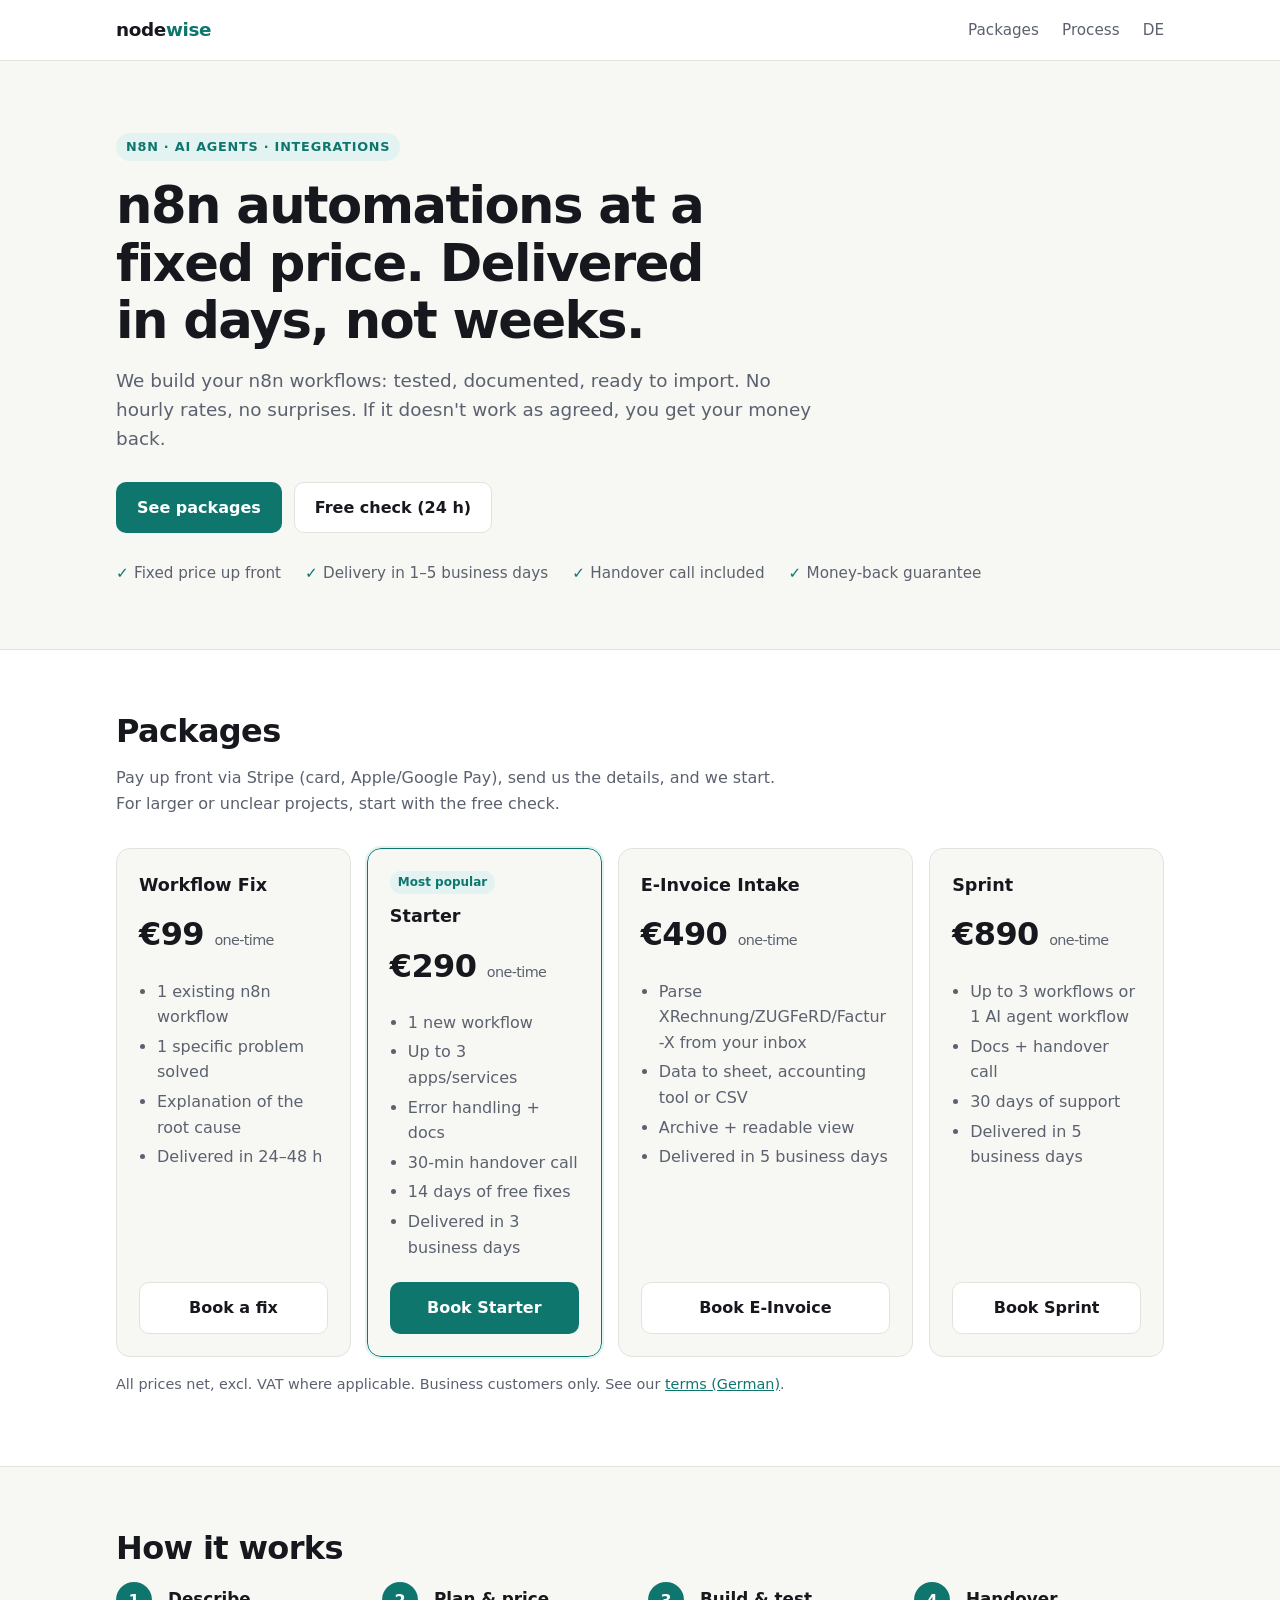
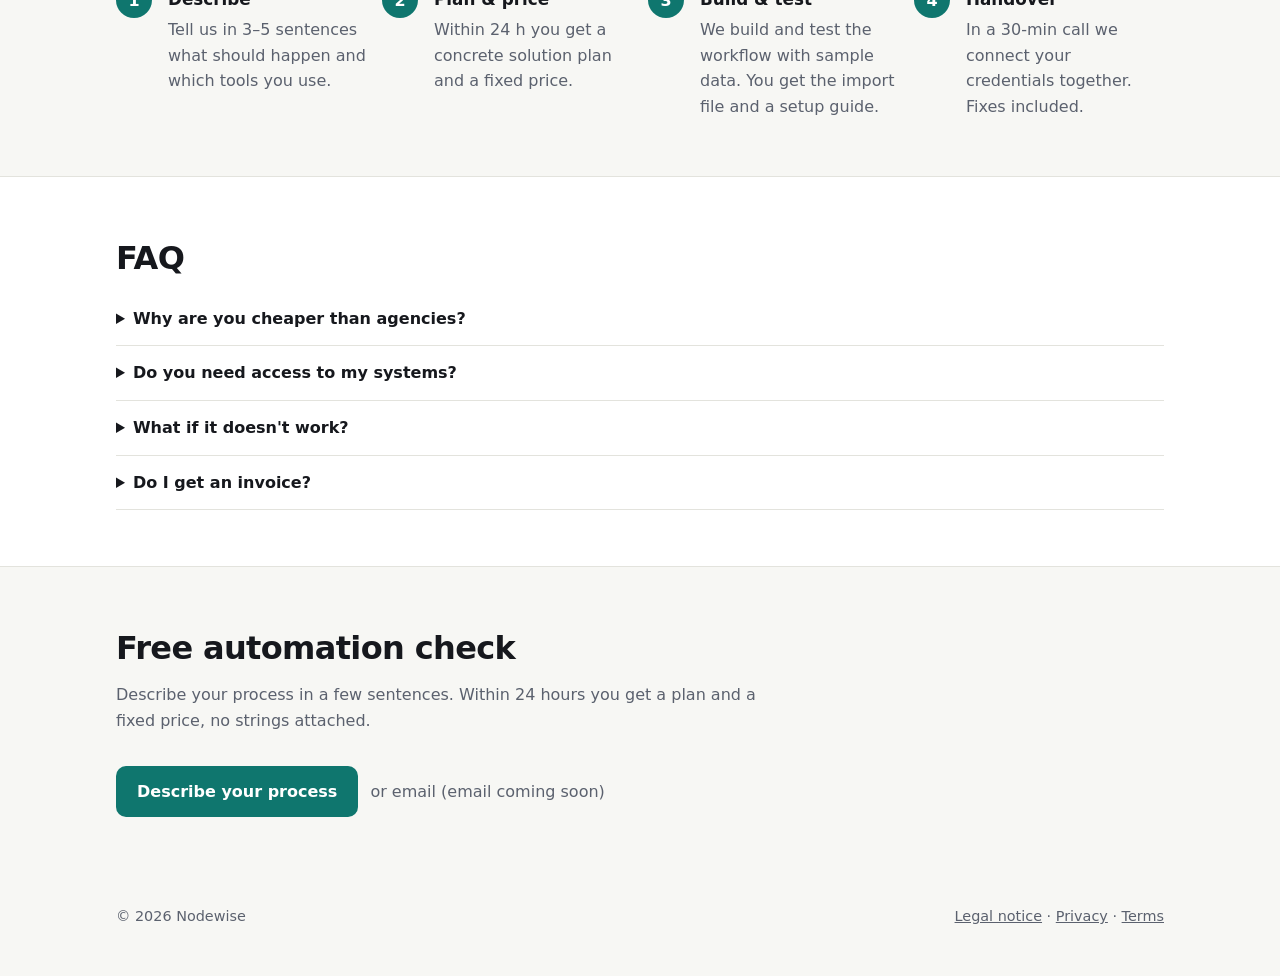
==== docs/en/index.html @ f4890bfd "feat: add Nodewise landing page (DE/EN) with legal pages Static site for GitHub Pages: four fixed-pr" ====
<!doctype html>
<html lang="en">
<head>
<meta charset="utf-8">
<meta name="viewport" content="width=device-width, initial-scale=1">
<title>Nodewise – Fixed-price n8n automations</title>
<meta name="description" content="Fixed-price n8n workflows: tested, documented, ready to import. Workflow fix from €99, new automation from €290, delivered in days.">
<link rel="stylesheet" href="../assets/style.css">
<link rel="alternate" hreflang="de" href="../">
<link rel="icon" href="data:image/svg+xml,%3Csvg xmlns='http://www.w3.org/2000/svg' viewBox='0 0 32 32'%3E%3Crect width='32' height='32' rx='8' fill='%230f766e'/%3E%3Cpath d='M8 22V10l8 12V10m0 12l8-12v12' stroke='white' stroke-width='2.6' fill='none' stroke-linecap='round' stroke-linejoin='round'/%3E%3C/svg%3E">
</head>
<body>
<header class="top">
  <div class="wrap">
    <a class="logo" href="./">node<span>wise</span></a>
    <nav class="top">
      <a href="#packages">Packages</a>
      <a class="hide-sm" href="#process">Process</a>
      <a href="../">DE</a>
    </nav>
  </div>
</header>

<main>
<section class="hero">
  <div class="wrap">
    <span class="eyebrow">n8n · AI agents · Integrations</span>
    <h1>n8n automations at a fixed price. Delivered in days, not weeks.</h1>
    <p class="lead">We build your n8n workflows: tested, documented, ready to import. No hourly rates, no surprises. If it doesn't work as agreed, you get your money back.</p>
    <div class="cta">
      <a class="btn primary" href="#packages">See packages</a>
      <a class="btn ghost" data-mail data-subject="Free automation check" data-body="Hi Nodewise,&#10;&#10;This is the process I want to automate:&#10;&#10;Tools I use:&#10;&#10;n8n Cloud or self-hosted (or not yet):&#10;" href="#contact">Free check (24 h)</a>
    </div>
    <ul class="trust">
      <li>Fixed price up front</li>
      <li>Delivery in 1–5 business days</li>
      <li>Handover call included</li>
      <li>Money-back guarantee</li>
    </ul>
  </div>
</section>

<section class="alt" id="packages">
  <div class="wrap">
    <h2>Packages</h2>
    <p class="sub">Pay up front via Stripe (card, Apple/Google Pay), send us the details, and we start. For larger or unclear projects, start with the free check.</p>
    <div class="grid g4">
      <div class="card">
        <h3>Workflow Fix</h3>
        <div class="price">€99 <small>one-time</small></div>
        <ul><li>1 existing n8n workflow</li><li>1 specific problem solved</li><li>Explanation of the root cause</li><li>Delivered in 24–48 h</li></ul>
        <a class="btn ghost" data-buy="fix" data-subject="Workflow Fix (€99)" href="#contact">Book a fix</a>
      </div>
      <div class="card featured">
        <span class="tag">Most popular</span>
        <h3>Starter</h3>
        <div class="price">€290 <small>one-time</small></div>
        <ul><li>1 new workflow</li><li>Up to 3 apps/services</li><li>Error handling + docs</li><li>30-min handover call</li><li>14 days of free fixes</li><li>Delivered in 3 business days</li></ul>
        <a class="btn primary" data-buy="starter" data-subject="Starter (€290)" href="#contact">Book Starter</a>
      </div>
      <div class="card">
        <h3>E-Invoice Intake</h3>
        <div class="price">€490 <small>one-time</small></div>
        <ul><li>Parse XRechnung/ZUGFeRD/Factur-X from your inbox</li><li>Data to sheet, accounting tool or CSV</li><li>Archive + readable view</li><li>Delivered in 5 business days</li></ul>
        <a class="btn ghost" data-buy="erechnung" data-subject="E-Invoice Intake (€490)" href="#contact">Book E-Invoice</a>
      </div>
      <div class="card">
        <h3>Sprint</h3>
        <div class="price">€890 <small>one-time</small></div>
        <ul><li>Up to 3 workflows or 1 AI agent workflow</li><li>Docs + handover call</li><li>30 days of support</li><li>Delivered in 5 business days</li></ul>
        <a class="btn ghost" data-buy="sprint" data-subject="Sprint (€890)" href="#contact">Book Sprint</a>
      </div>
    </div>
    <p class="note"><span data-vat>All prices net, excl. VAT where applicable.</span> Business customers only. See our <a href="../bedingungen.html">terms (German)</a>.</p>
  </div>
</section>

<section id="process">
  <div class="wrap">
    <h2>How it works</h2>
    <div class="grid g4 steps">
      <div class="step"><h3>Describe</h3><p>Tell us in 3–5 sentences what should happen and which tools you use.</p></div>
      <div class="step"><h3>Plan &amp; price</h3><p>Within 24 h you get a concrete solution plan and a fixed price.</p></div>
      <div class="step"><h3>Build &amp; test</h3><p>We build and test the workflow with sample data. You get the import file and a setup guide.</p></div>
      <div class="step"><h3>Handover</h3><p>In a 30-min call we connect your credentials together. Fixes included.</p></div>
    </div>
  </div>
</section>

<section class="alt">
  <div class="wrap">
    <h2>FAQ</h2>
    <details><summary>Why are you cheaper than agencies?</summary><p>We build with AI assistance and sell fixed packages instead of hours. That saves us a lot of time, and we pass it on. Every workflow is still tested and documented.</p></details>
    <details><summary>Do you need access to my systems?</summary><p>No. You get an import file and enter your own credentials in your n8n instance during the handover call. We test with sample data.</p></details>
    <details><summary>What if it doesn't work?</summary><p>We fix it for free during the support period. If it still doesn't work as agreed, you get a refund.</p></details>
    <details><summary>Do I get an invoice?</summary><p>Yes, a proper invoice for your bookkeeping.</p></details>
  </div>
</section>

<section id="contact">
  <div class="wrap">
    <h2>Free automation check</h2>
    <p class="sub">Describe your process in a few sentences. Within 24 hours you get a plan and a fixed price, no strings attached.</p>
    <div class="cta">
      <a class="btn primary" data-mail data-subject="Free automation check" data-body="Hi Nodewise,&#10;&#10;This is the process I want to automate:&#10;&#10;Tools I use:&#10;" href="#contact">Describe your process</a>
      <span style="align-self:center;color:var(--muted)">or email <span data-email-text>(email coming soon)</span></span>
    </div>
  </div>
</section>
</main>

<footer>
  <div class="wrap">
    <span>© <span data-year>2026</span> Nodewise</span>
    <span><a href="../impressum.html">Legal notice</a> · <a href="../datenschutz.html">Privacy</a> · <a href="../bedingungen.html">Terms</a></span>
  </div>
</footer>
<script src="../assets/config.js"></script>
<script src="../assets/site.js"></script>
</body>
</html>
---- docs/assets/style.css ----
:root {
  --bg: #f7f7f4;
  --surface: #ffffff;
  --ink: #16181d;
  --muted: #5b616e;
  --line: #e3e3dd;
  --accent: #0f766e;
  --accent-ink: #ffffff;
  --accent-soft: #e3f3f1;
  --warn-bg: #fff4e0;
  --warn-ink: #7a4b00;
  --radius: 14px;
  --shadow: 0 1px 2px rgba(16, 24, 40, .05), 0 8px 24px rgba(16, 24, 40, .06);
  color-scheme: light;
}
@media (prefers-color-scheme: dark) {
  :root {
    --bg: #0f1114;
    --surface: #171a1f;
    --ink: #eceef2;
    --muted: #a3a9b5;
    --line: #2a2f37;
    --accent: #2dd4bf;
    --accent-ink: #062521;
    --accent-soft: #10302c;
    --warn-bg: #3a2a0c;
    --warn-ink: #ffd48a;
    --shadow: none;
    color-scheme: dark;
  }
}
* { box-sizing: border-box; }
html { -webkit-text-size-adjust: 100%; }
body {
  margin: 0;
  background: var(--bg);
  color: var(--ink);
  font: 16px/1.6 system-ui, -apple-system, "Segoe UI", Roboto, "Helvetica Neue", Arial, sans-serif;
}
a { color: var(--accent); }
.wrap { max-width: 1080px; margin: 0 auto; padding: 0 16px; }
header.top { border-bottom: 1px solid var(--line); background: var(--surface); }
header.top .wrap { display: flex; align-items: center; justify-content: space-between; height: 60px; gap: 12px; }
.logo { font-weight: 800; letter-spacing: -.02em; font-size: 1.15rem; color: var(--ink); text-decoration: none; }
.logo span { color: var(--accent); }
nav.top a { color: var(--muted); text-decoration: none; margin-left: 18px; font-size: .95rem; }
nav.top a:hover { color: var(--ink); }
@media (max-width: 640px) { nav.top .hide-sm { display: none; } }

.hero { padding: 72px 0 48px; }
.eyebrow { display: inline-block; font-size: .8rem; font-weight: 700; letter-spacing: .06em; text-transform: uppercase; color: var(--accent); background: var(--accent-soft); padding: 4px 10px; border-radius: 999px; }
h1 { font-size: clamp(2rem, 5vw, 3.2rem); line-height: 1.12; letter-spacing: -.03em; margin: 16px 0 16px; max-width: 18ch; }
.lead { font-size: 1.15rem; color: var(--muted); max-width: 60ch; margin: 0 0 28px; }
.cta { display: flex; flex-wrap: wrap; gap: 12px; }
.btn { display: inline-block; padding: 12px 20px; border-radius: 10px; font-weight: 650; text-decoration: none; border: 1px solid transparent; }
.btn.primary { background: var(--accent); color: var(--accent-ink); }
.btn.ghost { border-color: var(--line); color: var(--ink); background: var(--surface); }
.btn:hover { filter: brightness(1.05); }
.trust { display: flex; flex-wrap: wrap; gap: 8px 24px; margin-top: 28px; color: var(--muted); font-size: .95rem; padding: 0; list-style: none; }
.trust li::before { content: "✓ "; color: var(--accent); font-weight: 700; }

section { padding: 56px 0; }
section.alt { background: var(--surface); border-top: 1px solid var(--line); border-bottom: 1px solid var(--line); }
h2 { font-size: clamp(1.5rem, 3vw, 2rem); letter-spacing: -.02em; margin: 0 0 8px; }
.sub { color: var(--muted); margin: 0 0 32px; max-width: 65ch; }

.grid { display: grid; gap: 16px; }
.g4 { grid-template-columns: repeat(4, 1fr); }
.g3 { grid-template-columns: repeat(3, 1fr); }
@media (max-width: 960px) { .g4 { grid-template-columns: repeat(2, 1fr); } .g3 { grid-template-columns: 1fr 1fr; } }
@media (max-width: 600px) { .g4, .g3 { grid-template-columns: 1fr; } }

.card { background: var(--surface); border: 1px solid var(--line); border-radius: var(--radius); padding: 22px; box-shadow: var(--shadow); display: flex; flex-direction: column; }
section.alt .card { background: var(--bg); box-shadow: none; }
.card h3 { margin: 0 0 4px; font-size: 1.1rem; }
.price { font-size: 2rem; font-weight: 800; letter-spacing: -.02em; margin: 6px 0 2px; }
.price small { font-size: .9rem; font-weight: 500; color: var(--muted); }
.card ul { padding-left: 18px; margin: 12px 0 18px; color: var(--muted); }
.card ul li { margin: 4px 0; }
.card .btn { margin-top: auto; text-align: center; }
.card.featured { border-color: var(--accent); outline: 2px solid var(--accent-soft); }
.tag { align-self: flex-start; font-size: .75rem; font-weight: 700; color: var(--accent); background: var(--accent-soft); padding: 2px 8px; border-radius: 999px; margin-bottom: 8px; }
.note { color: var(--muted); font-size: .9rem; margin-top: 16px; }

.steps { counter-reset: s; }
.step { position: relative; padding-left: 52px; }
.step::before { counter-increment: s; content: counter(s); position: absolute; left: 0; top: 0; width: 36px; height: 36px; border-radius: 50%; background: var(--accent); color: var(--accent-ink); font-weight: 800; display: grid; place-items: center; }
.step h3 { margin: 4px 0 4px; font-size: 1.05rem; }
.step p { margin: 0; color: var(--muted); }

.usecase h3 { font-size: 1rem; margin: 0 0 6px; }
.usecase p { margin: 0; color: var(--muted); font-size: .95rem; }

.callout { border-radius: var(--radius); padding: 28px; background: var(--accent-soft); border: 1px solid var(--line); }
.callout h2 { margin-top: 0; }

details { border-bottom: 1px solid var(--line); padding: 14px 0; }
summary { cursor: pointer; font-weight: 650; }
details p { color: var(--muted); margin: 10px 0 0; }

.warn { background: var(--warn-bg); color: var(--warn-ink); padding: 12px 16px; border-radius: 10px; margin: 16px 0; font-size: .95rem; }

footer { padding: 32px 0 48px; color: var(--muted); font-size: .9rem; }
footer .wrap { display: flex; flex-wrap: wrap; gap: 8px 24px; justify-content: space-between; }
footer a { color: var(--muted); }

.legal { padding: 48px 0; max-width: 760px; }
.legal h1 { font-size: 2rem; max-width: none; }
.legal h2 { font-size: 1.2rem; margin-top: 28px; }
.legal p, .legal li { color: var(--ink); }
.legal, .card, .lead, .sub { overflow-wrap: break-word; hyphens: auto; }
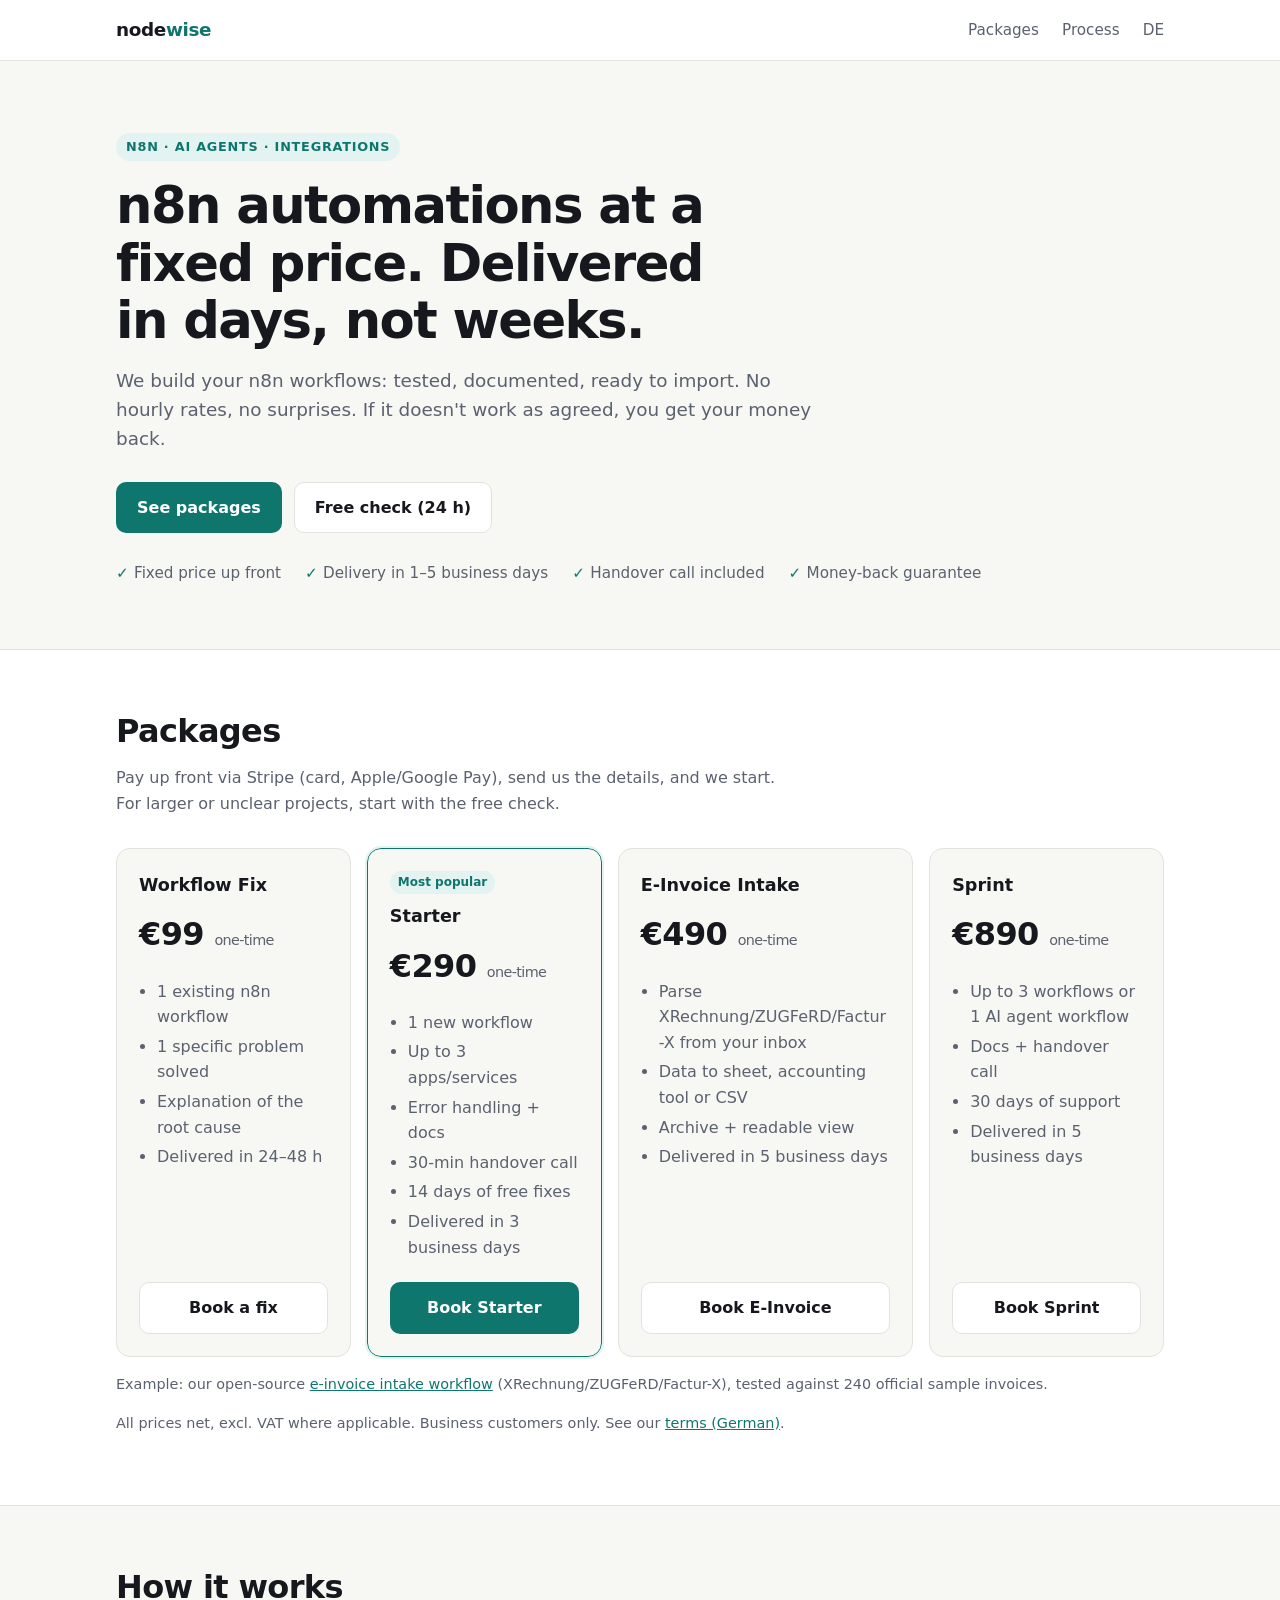
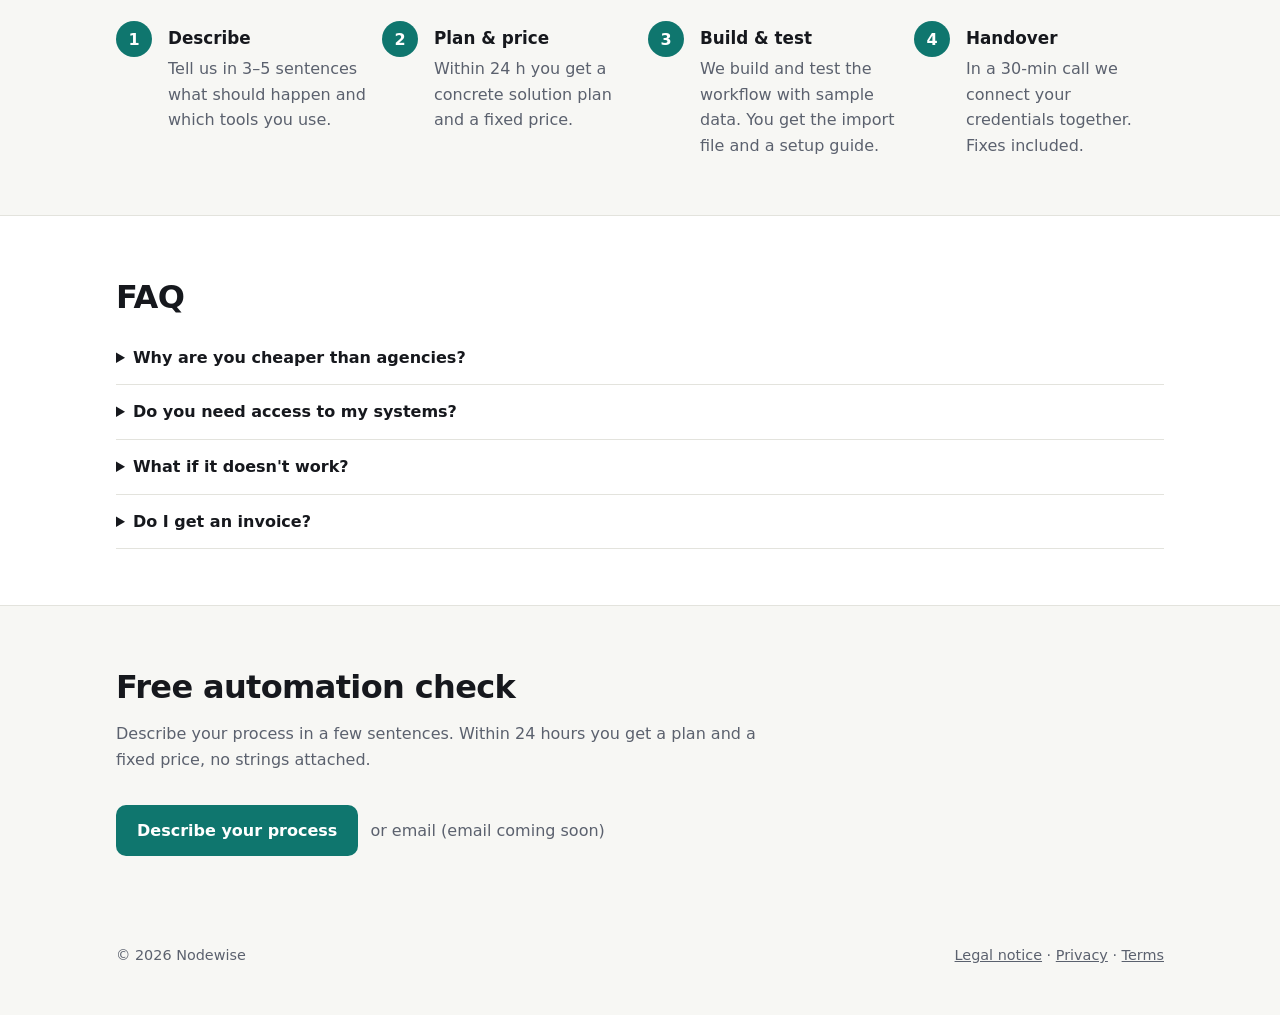
==== commit 81098d67: "feat: add tested e-invoice intake workflow for n8n Dependency-free parser for XRechnung (UBL/CII), Z" ====
--- a/docs/en/index.html
+++ b/docs/en/index.html
@@ -71,6 +71,7 @@
         <a class="btn ghost" data-buy="sprint" data-subject="Sprint (€890)" href="#contact">Book Sprint</a>
       </div>
     </div>
+    <p class="note">Example: our open-source <a href="https://github.com/wsd-bartek/ai-test/tree/claude/pensive-fermat-5pqh31/workflows/e-rechnung-eingang" rel="noopener">e-invoice intake workflow</a> (XRechnung/ZUGFeRD/Factur-X), tested against 240 official sample invoices.</p>
     <p class="note"><span data-vat>All prices net, excl. VAT where applicable.</span> Business customers only. See our <a href="../bedingungen.html">terms (German)</a>.</p>
   </div>
 </section>
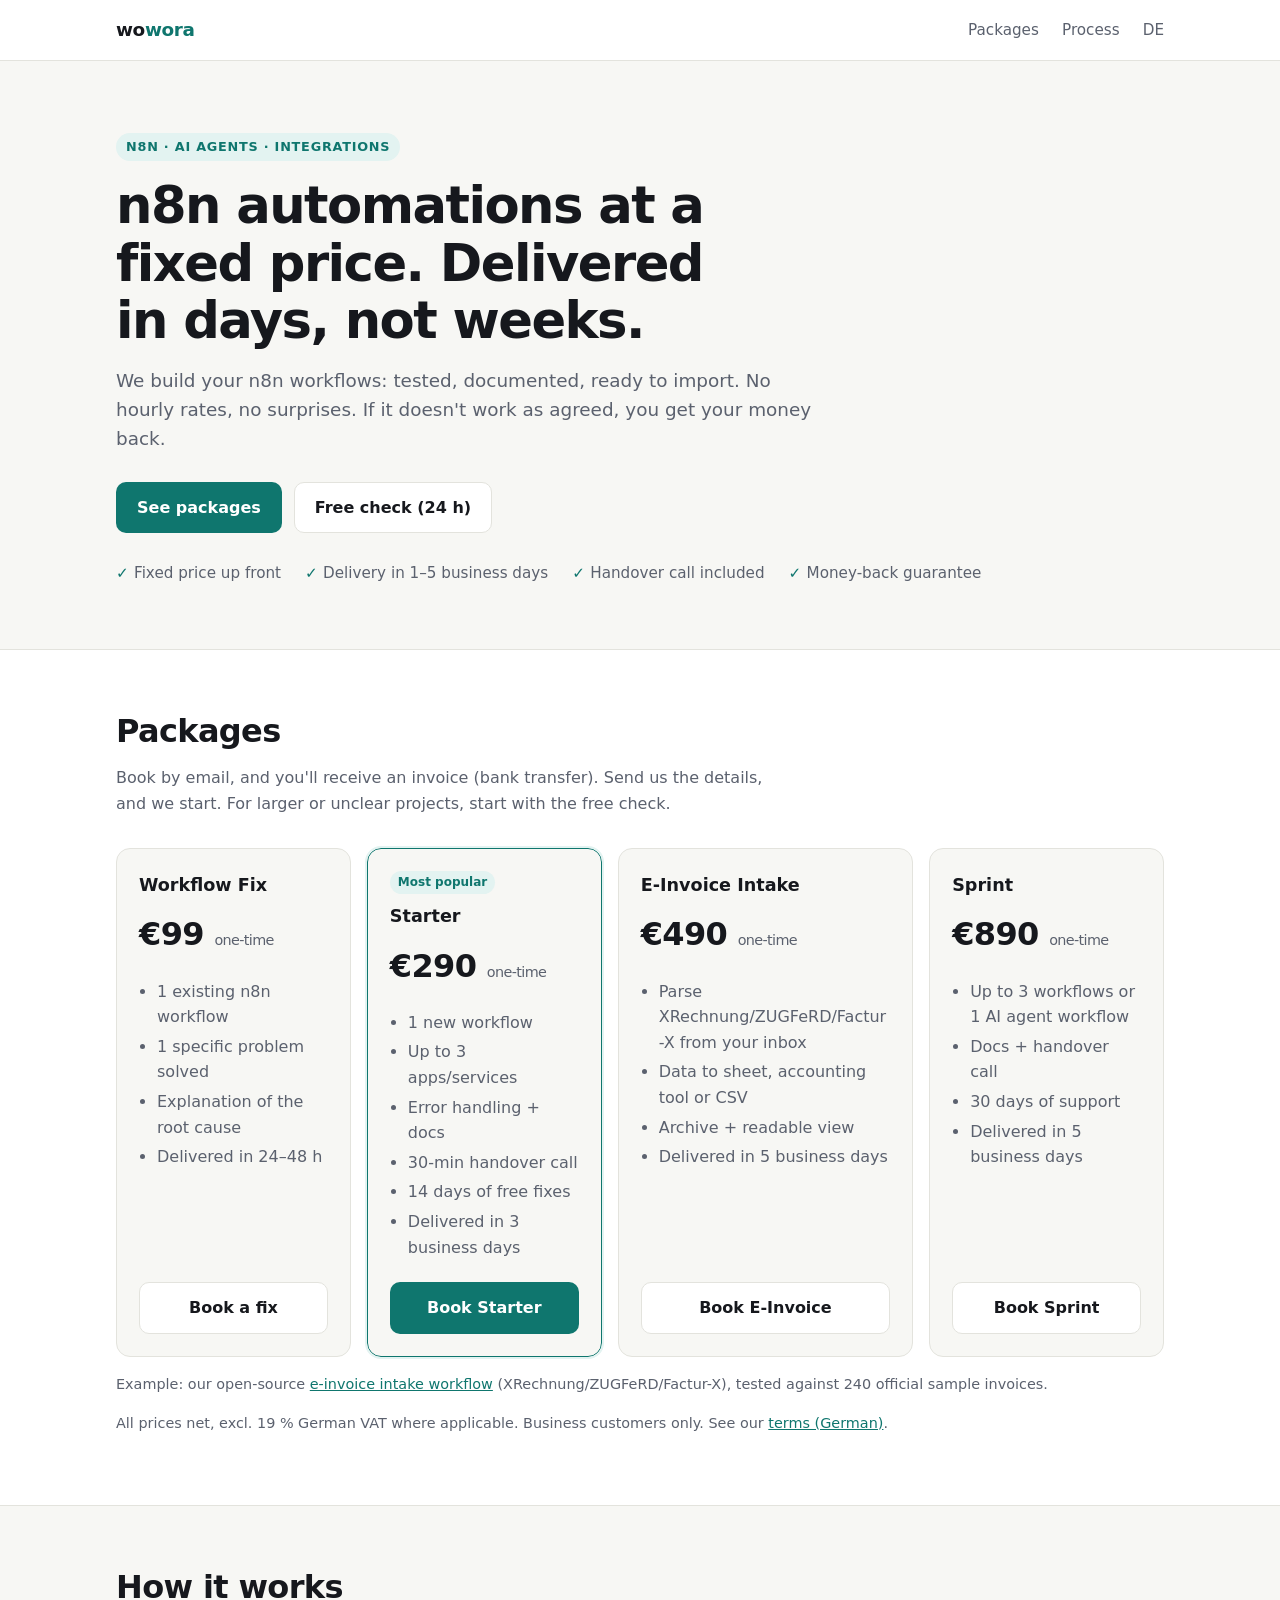
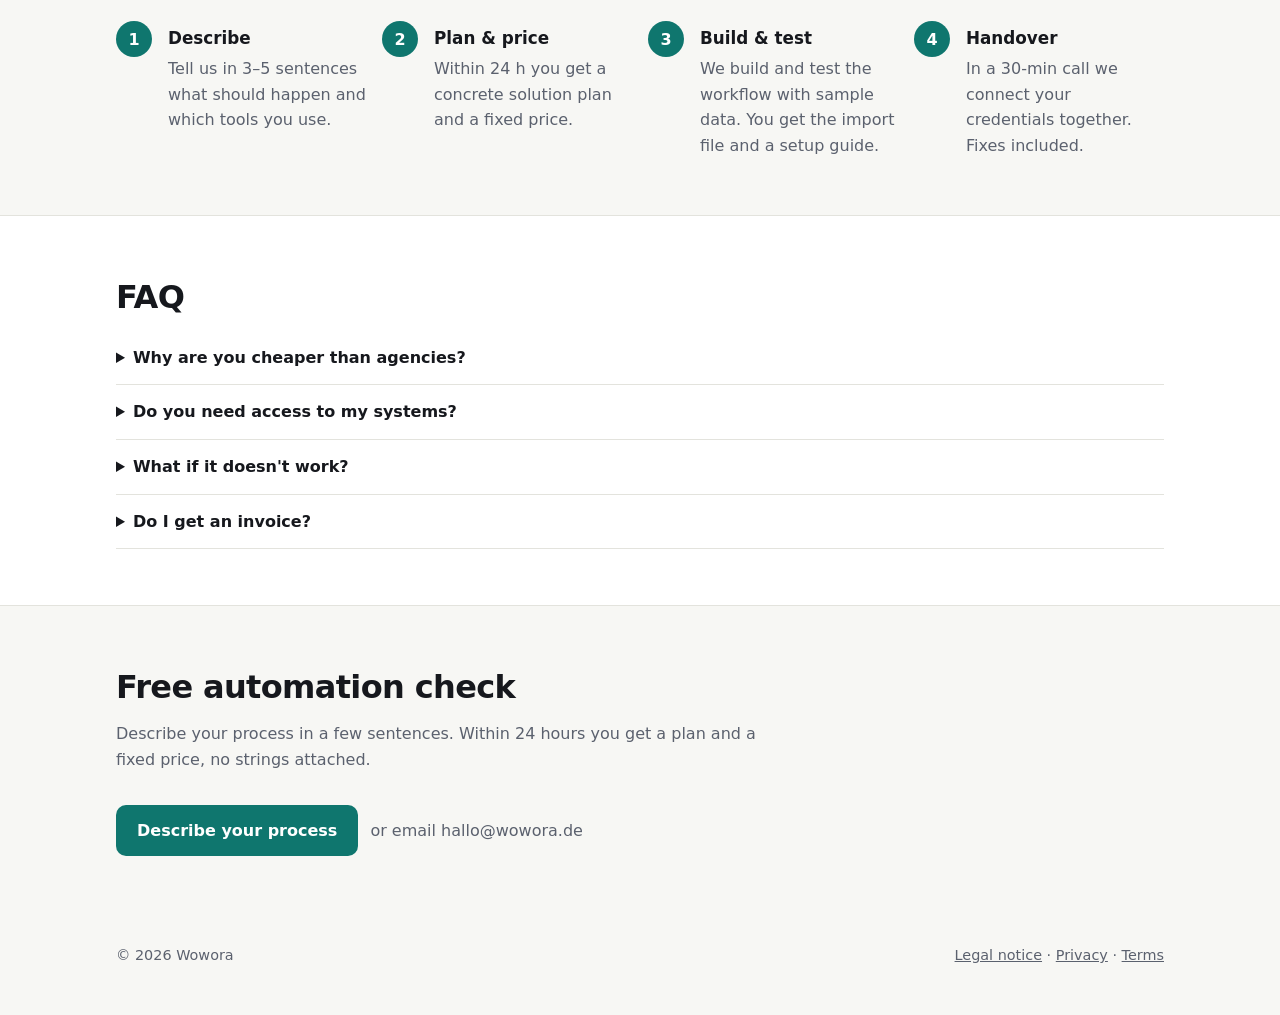
==== commit 8ed2b9bc: "feat: rebrand to Wowora, go live on wowora.de with invoice payment User provided the domain wowora.d" ====
--- a/docs/en/index.html
+++ b/docs/en/index.html
@@ -3,16 +3,16 @@
 <head>
 <meta charset="utf-8">
 <meta name="viewport" content="width=device-width, initial-scale=1">
-<title>Nodewise – Fixed-price n8n automations</title>
+<title>Wowora – Fixed-price n8n automations</title>
 <meta name="description" content="Fixed-price n8n workflows: tested, documented, ready to import. Workflow fix from €99, new automation from €290, delivered in days.">
 <link rel="stylesheet" href="../assets/style.css">
 <link rel="alternate" hreflang="de" href="../">
-<link rel="icon" href="data:image/svg+xml,%3Csvg xmlns='http://www.w3.org/2000/svg' viewBox='0 0 32 32'%3E%3Crect width='32' height='32' rx='8' fill='%230f766e'/%3E%3Cpath d='M8 22V10l8 12V10m0 12l8-12v12' stroke='white' stroke-width='2.6' fill='none' stroke-linecap='round' stroke-linejoin='round'/%3E%3C/svg%3E">
+<link rel="icon" href="data:image/svg+xml,%3Csvg xmlns='http://www.w3.org/2000/svg' viewBox='0 0 32 32'%3E%3Crect width='32' height='32' rx='8' fill='%230f766e'/%3E%3Cpath d='M6.5 10l4 12 5.5-9 5.5 9 4-12' stroke='white' stroke-width='2.6' fill='none' stroke-linecap='round' stroke-linejoin='round'/%3E%3C/svg%3E">
 </head>
 <body>
 <header class="top">
   <div class="wrap">
-    <a class="logo" href="./">node<span>wise</span></a>
+    <a class="logo" href="./">wo<span>wora</span></a>
     <nav class="top">
       <a href="#packages">Packages</a>
       <a class="hide-sm" href="#process">Process</a>
@@ -29,7 +29,7 @@
     <p class="lead">We build your n8n workflows: tested, documented, ready to import. No hourly rates, no surprises. If it doesn't work as agreed, you get your money back.</p>
     <div class="cta">
       <a class="btn primary" href="#packages">See packages</a>
-      <a class="btn ghost" data-mail data-subject="Free automation check" data-body="Hi Nodewise,&#10;&#10;This is the process I want to automate:&#10;&#10;Tools I use:&#10;&#10;n8n Cloud or self-hosted (or not yet):&#10;" href="#contact">Free check (24 h)</a>
+      <a class="btn ghost" data-mail data-subject="Free automation check" data-body="Hi Wowora,&#10;&#10;This is the process I want to automate:&#10;&#10;Tools I use:&#10;&#10;n8n Cloud or self-hosted (or not yet):&#10;" href="#contact">Free check (24 h)</a>
     </div>
     <ul class="trust">
       <li>Fixed price up front</li>
@@ -43,7 +43,7 @@
 <section class="alt" id="packages">
   <div class="wrap">
     <h2>Packages</h2>
-    <p class="sub">Pay up front via Stripe (card, Apple/Google Pay), send us the details, and we start. For larger or unclear projects, start with the free check.</p>
+    <p class="sub"><span data-pay-note>Book by email, and you'll receive an invoice (bank transfer).</span> Send us the details, and we start. For larger or unclear projects, start with the free check.</p>
     <div class="grid g4">
       <div class="card">
         <h3>Workflow Fix</h3>
@@ -103,7 +103,7 @@
     <h2>Free automation check</h2>
     <p class="sub">Describe your process in a few sentences. Within 24 hours you get a plan and a fixed price, no strings attached.</p>
     <div class="cta">
-      <a class="btn primary" data-mail data-subject="Free automation check" data-body="Hi Nodewise,&#10;&#10;This is the process I want to automate:&#10;&#10;Tools I use:&#10;" href="#contact">Describe your process</a>
+      <a class="btn primary" data-mail data-subject="Free automation check" data-body="Hi Wowora,&#10;&#10;This is the process I want to automate:&#10;&#10;Tools I use:&#10;" href="#contact">Describe your process</a>
       <span style="align-self:center;color:var(--muted)">or email <span data-email-text>(email coming soon)</span></span>
     </div>
   </div>
@@ -112,7 +112,7 @@
 
 <footer>
   <div class="wrap">
-    <span>© <span data-year>2026</span> Nodewise</span>
+    <span>© <span data-year>2026</span> Wowora</span>
     <span><a href="../impressum.html">Legal notice</a> · <a href="../datenschutz.html">Privacy</a> · <a href="../bedingungen.html">Terms</a></span>
   </div>
 </footer>
